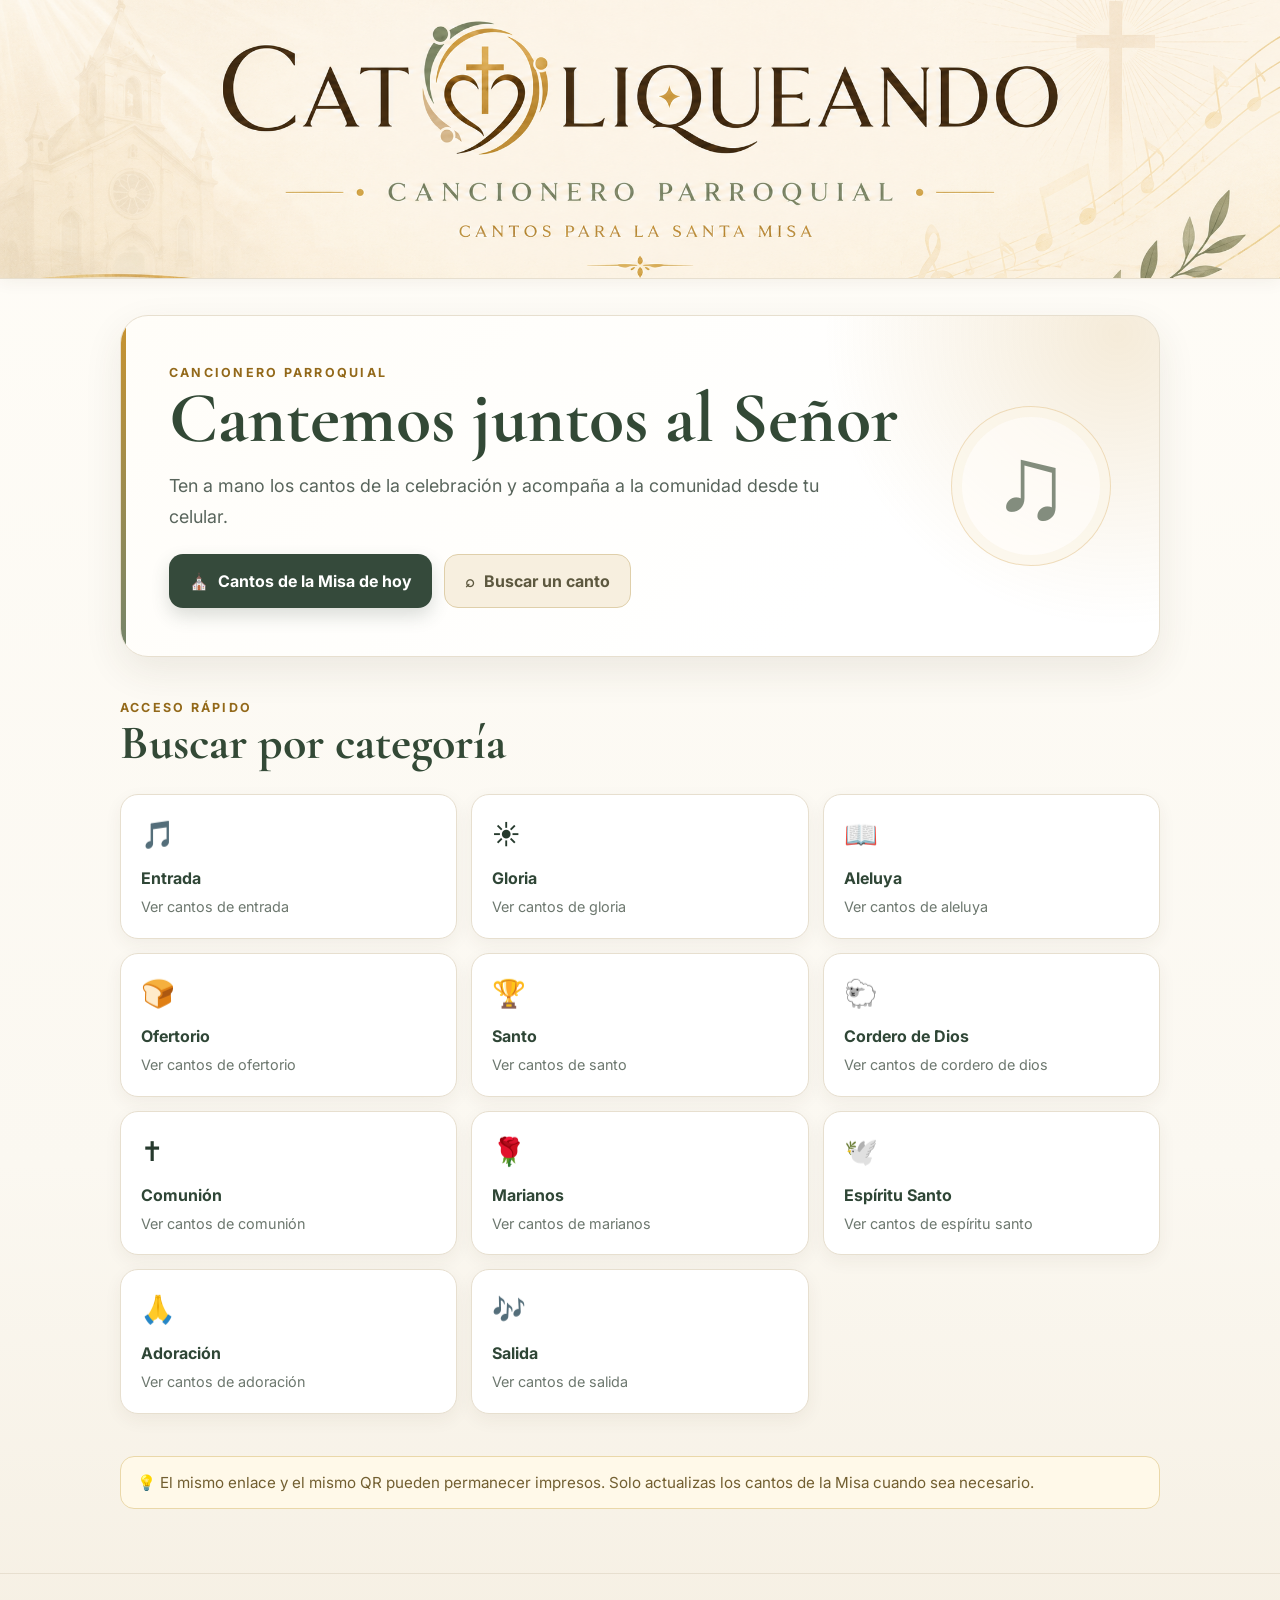
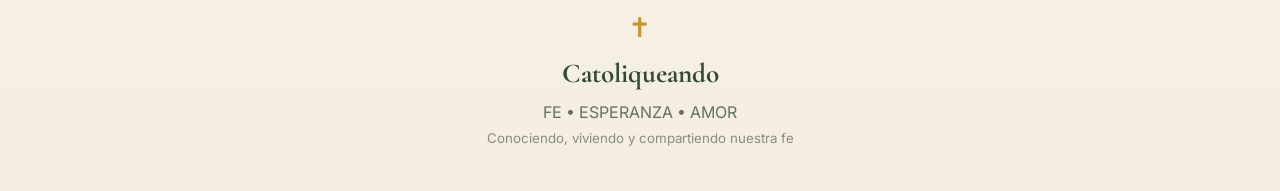
==== index.html @ 159f66fc "Crear Cancionero Catoliqueando y automatizar la carga de cantos" ====
<!doctype html>
<html lang="es">
<head>
  <meta charset="utf-8">
  <meta name="viewport" content="width=device-width, initial-scale=1">
  <meta name="theme-color" content="#f8f3e8">
  <meta name="description" content="Cancionero parroquial Catoliqueando: cantos para acompañar la Santa Misa desde tu celular.">
  <title>Cancionero Catoliqueando</title>
  <link rel="preconnect" href="https://fonts.googleapis.com">
  <link rel="preconnect" href="https://fonts.gstatic.com" crossorigin>
  <link href="https://fonts.googleapis.com/css2?family=Cormorant+Garamond:wght@500;600;700&family=Inter:wght@400;500;600;700&display=swap" rel="stylesheet">
  <link rel="stylesheet" href="styles.css">
</head>
<body>
  <a class="skip-link" href="#app">Ir al contenido principal</a>

  <header class="site-header">
    <a href="#/" class="brand" aria-label="Inicio">
      <img src="assets/encabezado-catoliqueando.png" alt="Catoliqueando - Cancionero Parroquial">
    </a>
  </header>

  <main id="app" class="app-shell" tabindex="-1"></main>

  <footer class="footer">
    <div class="footer-cross" aria-hidden="true">✝</div>
    <strong>Catoliqueando</strong>
    <span>FE • ESPERANZA • AMOR</span>
    <small>Conociendo, viviendo y compartiendo nuestra fe</small>
  </footer>

  <script src="cantos.js"></script>
  <script src="app.js"></script>
</body>
</html>
---- styles.css ----
:root{
  --bg:#fbf8f1;
  --surface:#ffffff;
  --ink:#263a2d;
  --muted:#6d786f;
  --green:#73846b;
  --green-dark:#53634f;
  --green-deep:#354a3b;
  --gold:#c9932f;
  --gold-ink:#93691a;
  --gold-soft:#ead9ae;
  --line:#e7dfcf;
  --shadow:0 14px 38px rgba(67,55,34,.09);
  --shadow-soft:0 6px 18px rgba(67,55,34,.06);
  --radius:20px;
}
*{box-sizing:border-box}
html{scroll-behavior:smooth}
body{
  margin:0;
  background:linear-gradient(180deg,#fffdf8 0%,var(--bg) 65%,#f4eddf 100%);
  color:var(--ink);
  font-family:Inter,system-ui,-apple-system,Segoe UI,sans-serif;
  line-height:1.5;
  min-height:100vh;
}
button,input{font:inherit}
a{color:inherit}
.skip-link{
  position:fixed;left:12px;top:12px;z-index:100;
  background:var(--green-deep);color:#fff;padding:10px 14px;border-radius:10px;
  font-weight:700;text-decoration:none;transform:translateY(-160%);
}
.skip-link:focus{transform:translateY(0)}
.sr-only{
  position:absolute;width:1px;height:1px;padding:0;margin:-1px;
  overflow:hidden;clip:rect(0,0,0,0);white-space:nowrap;border:0
}
:focus-visible{outline:3px solid #b77a13;outline-offset:3px}
::selection{background:var(--gold-soft);color:var(--green-deep)}
.site-header{
  background:#fffaf2;
  border-bottom:1px solid var(--line);
  box-shadow:0 3px 16px rgba(66,45,17,.06);
}
.brand{display:block;max-width:1320px;margin:auto;overflow:hidden}
.brand img{
  display:block;width:100%;height:clamp(150px,24vw,278px);
  object-fit:cover;object-position:center
}
.app-shell{
  width:min(1040px,calc(100% - 32px));margin:clamp(18px,4vw,36px) auto 64px;
  outline:none
}
.hero-card{
  background:
    radial-gradient(circle at 96% 5%,rgba(201,147,47,.18),transparent 28%),
    linear-gradient(135deg,#fffdf8,#fff 72%);
  border:1px solid var(--line);
  border-radius:28px;
  padding:clamp(24px,5vw,48px);
  box-shadow:var(--shadow);
  position:relative;
  overflow:hidden;
}
.hero-card::before{
  content:"";position:absolute;inset:0 auto 0 0;width:5px;
  background:linear-gradient(var(--gold),var(--green))
}
.home-hero{display:grid;grid-template-columns:minmax(0,1fr) auto;align-items:center;gap:28px}
.hero-copy{position:relative;z-index:1}
.hero-mark{
  width:clamp(112px,16vw,160px);aspect-ratio:1;border:1px solid rgba(201,147,47,.3);
  border-radius:50%;display:grid;place-items:center;color:rgba(83,99,79,.72);
  font-family:"Cormorant Garamond",Georgia,serif;font-size:clamp(4rem,8vw,6.4rem);
  background:rgba(255,253,248,.68);box-shadow:inset 0 0 0 10px rgba(234,217,174,.16)
}
.eyebrow{color:var(--gold-ink);text-transform:uppercase;letter-spacing:.18em;font-size:.78rem;font-weight:700}
h1,h2,h3{font-family:"Cormorant Garamond",Georgia,serif;margin-top:0;color:#334936}
h1{font-size:clamp(2.55rem,6.5vw,4.5rem);line-height:.98;margin-bottom:16px;max-width:760px}
h2{font-size:clamp(2rem,5vw,3rem);line-height:1.05;margin-bottom:12px}
h3{font-size:1.55rem}
.lead{font-size:clamp(1rem,2.2vw,1.12rem);line-height:1.7;color:#59655c;max-width:680px}
.actions{display:flex;gap:12px;flex-wrap:wrap;margin-top:22px}
.btn{
  appearance:none;border:0;border-radius:14px;padding:14px 20px;min-height:52px;
  text-decoration:none;font-weight:700;cursor:pointer;display:inline-flex;
  gap:9px;align-items:center;justify-content:center;transition:transform .18s ease,box-shadow .18s ease,background .18s ease
}
.btn:hover{transform:translateY(-2px)}
.btn-primary{background:var(--green-deep);color:white;box-shadow:0 8px 18px rgba(53,74,59,.18)}
.btn-primary:hover{background:#293d30}
.btn-secondary{background:#f7efdf;color:#5d583f;border:1px solid #dfcfaa}
.btn-secondary:hover{background:#f1e5cc}
.section{margin-top:clamp(28px,5vw,42px)}
.section-title{display:flex;justify-content:space-between;align-items:end;gap:16px;margin-bottom:14px}
.section-title p{margin:0;color:var(--muted)}
.grid{display:grid;grid-template-columns:repeat(3,minmax(0,1fr));gap:14px}
.card{
  background:var(--surface);border:1px solid var(--line);border-radius:18px;
  padding:20px;box-shadow:var(--shadow-soft);min-height:142px;
  text-decoration:none;transition:transform .18s ease,box-shadow .18s ease,border-color .18s ease;display:block
}
.card:hover{transform:translateY(-2px);box-shadow:var(--shadow);border-color:#d8c79d}
.card-icon{font-size:1.7rem;margin-bottom:10px}
.card h3{font-family:Inter,sans-serif;font-size:1rem;margin:0 0 6px;color:#2f4636}
.card p{margin:0;color:var(--muted);font-size:.9rem;line-height:1.5}
.mass-list,.song-list{display:grid;gap:10px}
.row{
  background:#fff;border:1px solid var(--line);border-radius:16px;
  padding:14px 16px;min-height:72px;text-decoration:none;display:flex;align-items:center;gap:12px;
  box-shadow:0 3px 12px rgba(66,45,17,.035);transition:border-color .18s ease,transform .18s ease,box-shadow .18s ease
}
.row:hover{border-color:#d5c08e;transform:translateX(2px);box-shadow:var(--shadow-soft)}
.row-icon{width:42px;height:42px;border-radius:12px;background:#f5eddc;display:grid;place-items:center;font-size:1.3rem;flex:0 0 auto}
.row-main{min-width:0;flex:1}
.row-title{font-weight:700;color:#304536;line-height:1.35}
.row-sub{color:var(--muted);font-size:.86rem;margin-top:3px}
.chev{font-size:1.4rem;color:#9b8d70}
.page-intro{padding:clamp(22px,4vw,34px)}
.search-wrap{position:relative}
.search-wrap input{
  width:100%;border:1px solid var(--line);background:#fff;border-radius:16px;
  padding:15px 48px 15px 48px;outline:none;font-size:1rem;min-height:54px;color:var(--ink);
  -webkit-appearance:none;appearance:none
}
.search-wrap input::placeholder{color:#78817a;opacity:1}
.search-wrap input::-webkit-search-cancel-button{cursor:pointer}
.search-wrap input:focus{border-color:#c9a45d;box-shadow:0 0 0 4px rgba(201,147,47,.1)}
.search-icon{position:absolute;left:18px;top:50%;transform:translateY(-50%);color:#66736a;font-size:1.4rem;line-height:1}
.back{
  display:inline-flex;align-items:center;text-decoration:none;color:var(--green-dark);
  font-weight:700;margin-bottom:18px;gap:7px;min-height:44px;padding:4px 2px
}
.song-head{background:#fff;border:1px solid var(--line);border-radius:22px;padding:22px;box-shadow:var(--shadow);margin-bottom:16px}
.song-meta{display:flex;gap:8px;flex-wrap:wrap}
.badge{background:#f4eddc;color:#745f30;border:1px solid #e4d4ac;border-radius:999px;padding:6px 10px;font-size:.82rem;font-weight:700}
.lyrics{
  background:#fff;border:1px solid var(--line);border-radius:22px;padding:24px;
  font-size:1.22rem;line-height:1.9;white-space:pre-wrap;box-shadow:var(--shadow);
  overflow-wrap:anywhere
}
.lyrics-controls{display:flex;justify-content:flex-end;gap:8px;margin:0 0 12px}
.small-btn{
  border:1px solid var(--line);background:#fff;border-radius:12px;padding:9px 14px;
  min-width:50px;min-height:44px;font-weight:700;cursor:pointer;color:var(--green-deep)
}
.small-btn:hover{border-color:#c9a45d;background:#fffaf0}
.empty{padding:28px;text-align:center;color:var(--muted);background:#fff;border:1px dashed var(--line);border-radius:18px}
.footer{
  text-align:center;border-top:1px solid var(--line);padding:34px 18px 42px;
  display:flex;flex-direction:column;gap:5px;color:#637261
}
.footer-cross{font-size:1.7rem;color:var(--gold)}
.footer strong{font-family:"Cormorant Garamond",Georgia,serif;font-size:1.7rem;color:#334936}
.footer small{color:#8a8d84}
.note{background:#fff9e9;border:1px solid #ead8a9;color:#725f31;border-radius:14px;padding:14px 16px;font-size:.95rem;line-height:1.55}
@media(max-width:760px){
  .site-header{position:sticky;top:0;z-index:5}
  .brand img{height:clamp(105px,32vw,150px)}
  .app-shell{width:min(100% - 24px,720px);margin-top:16px;margin-bottom:48px}
  .hero-card{padding:24px 22px;border-radius:22px}
  .home-hero{display:block}
  .hero-mark{display:none}
  .grid{grid-template-columns:repeat(2,minmax(0,1fr))}
  .section{margin-top:25px}
  .lyrics{padding:18px;font-size:1.18rem}
}
@media(max-width:430px){
  .app-shell{width:calc(100% - 20px)}
  .hero-card{padding:22px 18px}
  .actions{display:grid;grid-template-columns:1fr}
  .btn{width:100%}
  .grid{grid-template-columns:1fr 1fr;gap:10px}
  .card{padding:15px;min-height:126px}
  .card p{font-size:.82rem}
  .row{padding:12px;min-height:68px}
  .song-head{padding:19px}
  .lyrics{padding:18px 16px;border-radius:18px;line-height:1.82}
  .lyrics-controls{position:sticky;top:calc(clamp(105px,32vw,150px) + 8px);z-index:4}
  .small-btn{background:#fffdf8;box-shadow:0 4px 12px rgba(67,55,34,.1)}
}
@media(prefers-reduced-motion:reduce){
  html{scroll-behavior:auto}
  *,*::before,*::after{transition:none!important;animation:none!important}
}
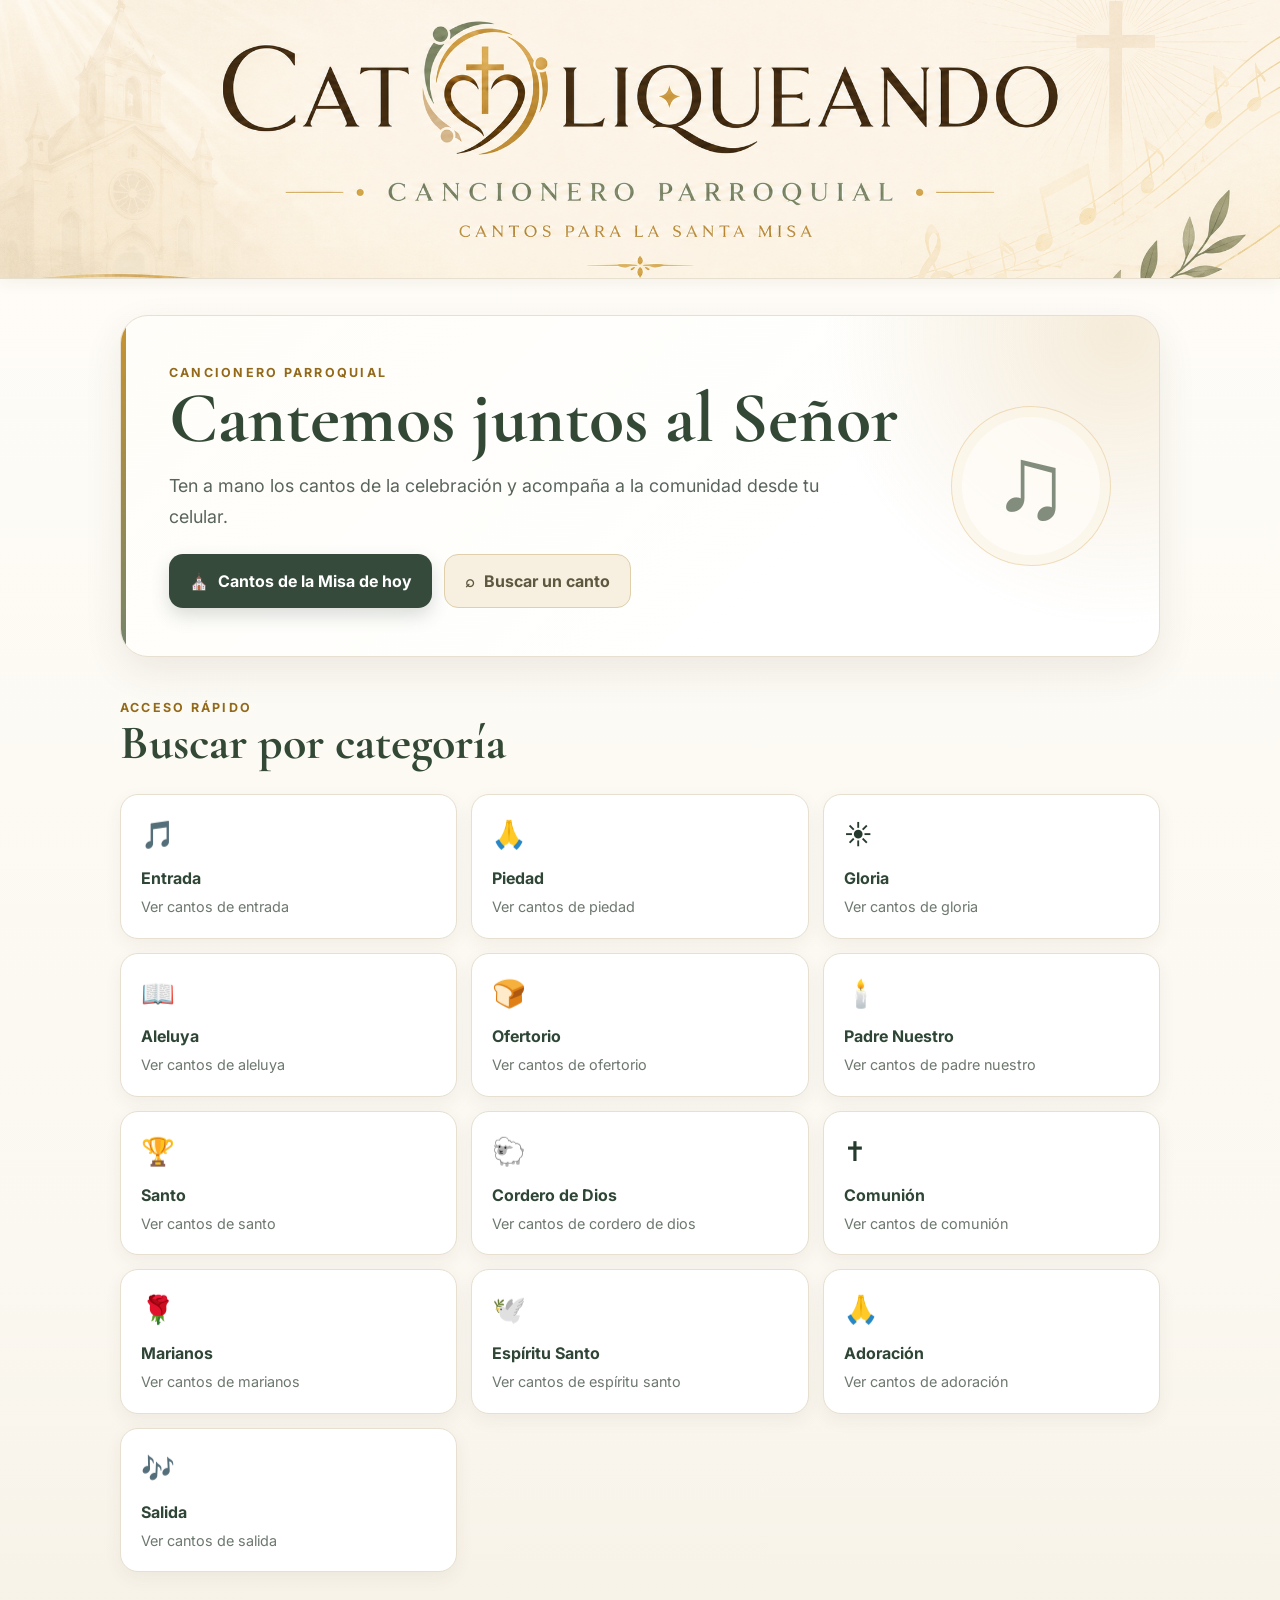
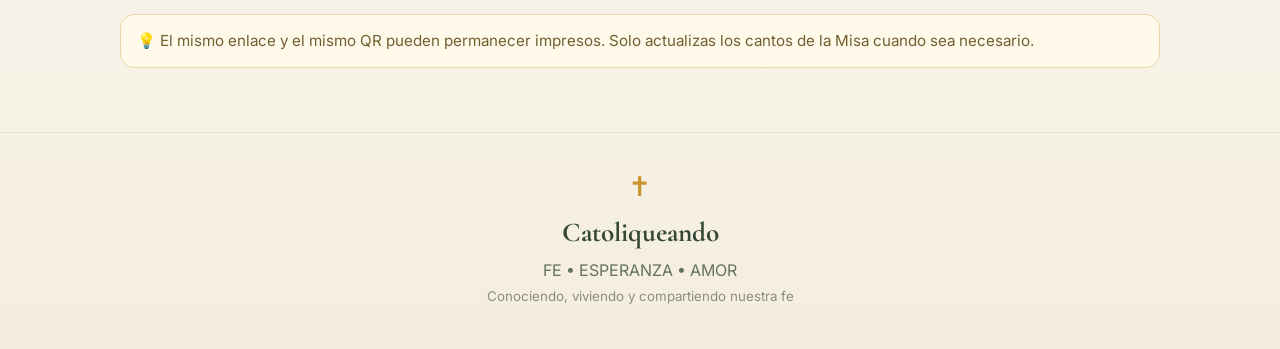
==== commit 7466668b: "Actualizar versión de recursos del cancionero" ====
--- a/index.html
+++ b/index.html
@@ -9,7 +9,7 @@
   <link rel="preconnect" href="https://fonts.googleapis.com">
   <link rel="preconnect" href="https://fonts.gstatic.com" crossorigin>
   <link href="https://fonts.googleapis.com/css2?family=Cormorant+Garamond:wght@500;600;700&family=Inter:wght@400;500;600;700&display=swap" rel="stylesheet">
-  <link rel="stylesheet" href="styles.css">
+  <link rel="stylesheet" href="styles.css?v=20260904-2">
 </head>
 <body>
   <a class="skip-link" href="#app">Ir al contenido principal</a>
@@ -29,7 +29,7 @@
     <small>Conociendo, viviendo y compartiendo nuestra fe</small>
   </footer>
 
-  <script src="cantos.js"></script>
-  <script src="app.js"></script>
+  <script src="cantos.js?v=20260904-2"></script>
+  <script src="app.js?v=20260904-2"></script>
 </body>
 </html>
--- a/styles.css
+++ b/styles.css
@@ -136,6 +136,7 @@
 .song-head{background:#fff;border:1px solid var(--line);border-radius:22px;padding:22px;box-shadow:var(--shadow);margin-bottom:16px}
 .song-meta{display:flex;gap:8px;flex-wrap:wrap}
 .badge{background:#f4eddc;color:#745f30;border:1px solid #e4d4ac;border-radius:999px;padding:6px 10px;font-size:.82rem;font-weight:700}
+.song-note{margin:12px 0 0;color:var(--muted);font-size:.95rem}
 .lyrics{
   background:#fff;border:1px solid var(--line);border-radius:22px;padding:24px;
   font-size:1.22rem;line-height:1.9;white-space:pre-wrap;box-shadow:var(--shadow);
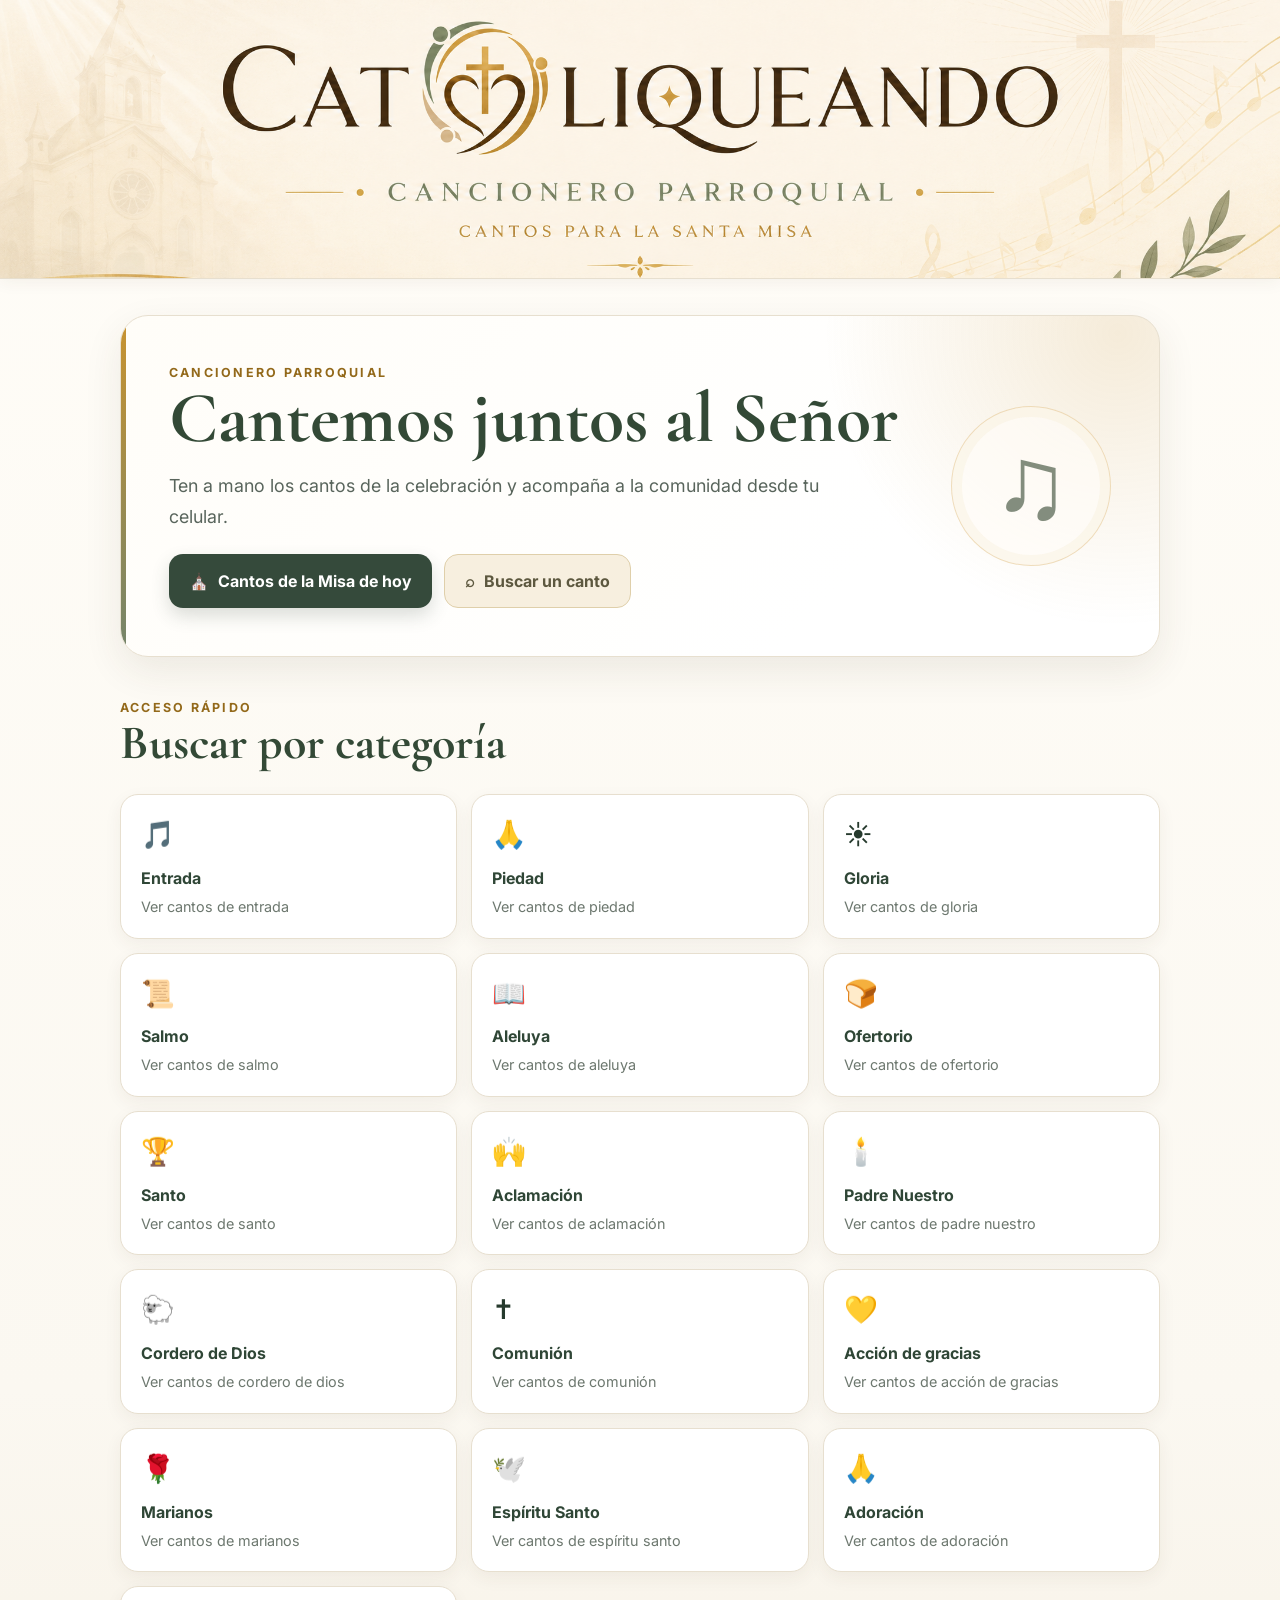
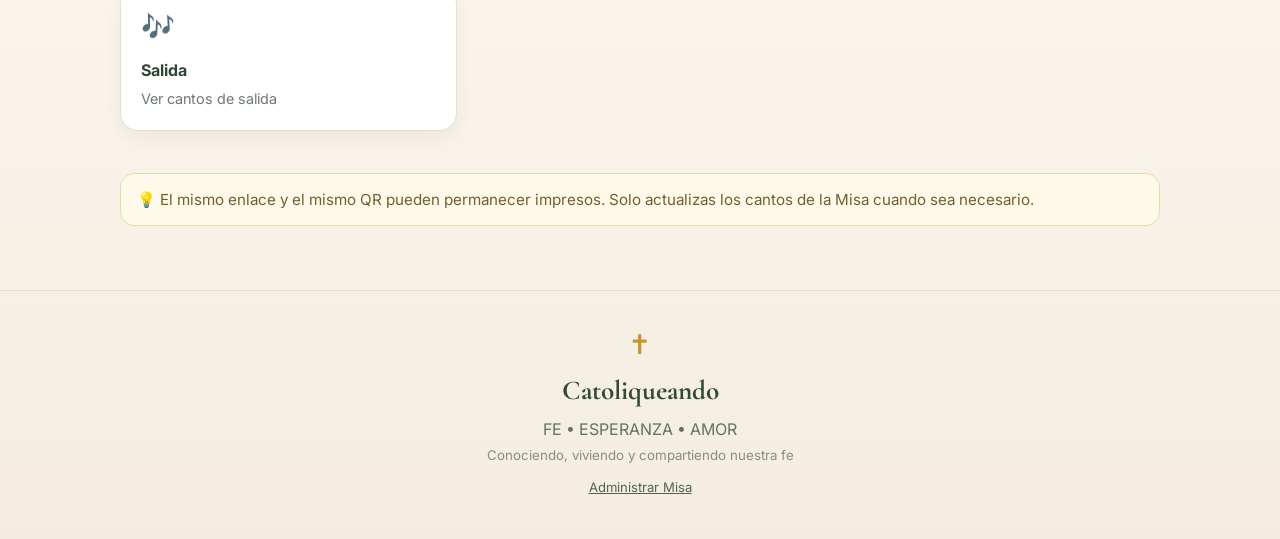
==== commit 3920926a: "Agregar administrador y navegación para la Misa de hoy" ====
--- a/index.html
+++ b/index.html
@@ -5,11 +5,27 @@
   <meta name="viewport" content="width=device-width, initial-scale=1">
   <meta name="theme-color" content="#f8f3e8">
   <meta name="description" content="Cancionero parroquial Catoliqueando: cantos para acompañar la Santa Misa desde tu celular.">
+  <meta name="site-version" content="__SITE_VERSION__">
   <title>Cancionero Catoliqueando</title>
   <link rel="preconnect" href="https://fonts.googleapis.com">
   <link rel="preconnect" href="https://fonts.gstatic.com" crossorigin>
   <link href="https://fonts.googleapis.com/css2?family=Cormorant+Garamond:wght@500;600;700&family=Inter:wght@400;500;600;700&display=swap" rel="stylesheet">
-  <link rel="stylesheet" href="styles.css?v=20260904-2">
+  <link rel="stylesheet" href="styles.css?v=__SITE_VERSION__">
+  <script>
+    (() => {
+      const actual = "__SITE_VERSION__";
+      if (actual.includes("__") || actual === "local") return;
+      fetch(`version.json?t=${Date.now()}`, { cache: "no-store" })
+        .then(respuesta => respuesta.ok ? respuesta.json() : null)
+        .then(datos => {
+          if (!datos?.version || datos.version === actual) return;
+          const url = new URL(location.href);
+          url.searchParams.set("version", datos.version);
+          location.replace(url.toString());
+        })
+        .catch(() => {});
+    })();
+  </script>
 </head>
 <body>
   <a class="skip-link" href="#app">Ir al contenido principal</a>
@@ -27,9 +43,10 @@
     <strong>Catoliqueando</strong>
     <span>FE • ESPERANZA • AMOR</span>
     <small>Conociendo, viviendo y compartiendo nuestra fe</small>
+    <a class="footer-admin" href="admin-misa.html">Administrar Misa</a>
   </footer>
 
-  <script src="cantos.js?v=20260904-2"></script>
-  <script src="app.js?v=20260904-2"></script>
+  <script src="cantos.js?v=__SITE_VERSION__"></script>
+  <script src="app.js?v=__SITE_VERSION__"></script>
 </body>
 </html>
--- a/styles.css
+++ b/styles.css
@@ -137,6 +137,13 @@
 .song-meta{display:flex;gap:8px;flex-wrap:wrap}
 .badge{background:#f4eddc;color:#745f30;border:1px solid #e4d4ac;border-radius:999px;padding:6px 10px;font-size:.82rem;font-weight:700}
 .song-note{margin:12px 0 0;color:var(--muted);font-size:.95rem}
+.mass-progress{
+  display:flex;align-items:center;justify-content:space-between;gap:12px;
+  background:#f7efdf;border:1px solid #dfcfaa;border-radius:14px;
+  padding:11px 14px;margin-bottom:12px;color:#6d5c32
+}
+.mass-progress span{font-weight:700}
+.mass-progress strong{font-size:.88rem;white-space:nowrap}
 .lyrics{
   background:#fff;border:1px solid var(--line);border-radius:22px;padding:24px;
   font-size:1.22rem;line-height:1.9;white-space:pre-wrap;box-shadow:var(--shadow);
@@ -148,6 +155,22 @@
   min-width:50px;min-height:44px;font-weight:700;cursor:pointer;color:var(--green-deep)
 }
 .small-btn:hover{border-color:#c9a45d;background:#fffaf0}
+.song-pager{display:grid;grid-template-columns:1fr 1fr;gap:12px;margin-top:16px}
+.song-pager-link{
+  min-height:76px;background:#fff;border:1px solid var(--line);border-radius:16px;
+  padding:12px 14px;text-decoration:none;display:flex;align-items:center;gap:10px;
+  color:var(--green-deep);font-weight:700;box-shadow:var(--shadow-soft)
+}
+.song-pager-link:hover{border-color:#c9a45d;background:#fffaf0}
+.song-pager-link.is-next{justify-content:flex-end;text-align:right}
+.song-pager-link small{display:block;color:var(--muted);font-weight:500;margin-bottom:2px}
+.song-pager-link.is-disabled{visibility:hidden}
+.update-notice{
+  position:fixed;z-index:20;left:50%;bottom:18px;transform:translateX(-50%);
+  width:min(calc(100% - 24px),520px);border:0;border-radius:14px;padding:13px 18px;
+  background:var(--green-deep);color:#fff;box-shadow:0 12px 30px rgba(35,52,40,.3);
+  cursor:pointer;font:700 .95rem Inter,system-ui,sans-serif
+}
 .empty{padding:28px;text-align:center;color:var(--muted);background:#fff;border:1px dashed var(--line);border-radius:18px}
 .footer{
   text-align:center;border-top:1px solid var(--line);padding:34px 18px 42px;
@@ -156,6 +179,7 @@
 .footer-cross{font-size:1.7rem;color:var(--gold)}
 .footer strong{font-family:"Cormorant Garamond",Georgia,serif;font-size:1.7rem;color:#334936}
 .footer small{color:#8a8d84}
+.footer-admin{color:var(--green-dark);font-size:.82rem;margin-top:7px}
 .note{background:#fff9e9;border:1px solid #ead8a9;color:#725f31;border-radius:14px;padding:14px 16px;font-size:.95rem;line-height:1.55}
 @media(max-width:760px){
   .site-header{position:sticky;top:0;z-index:5}
@@ -167,6 +191,8 @@
   .grid{grid-template-columns:repeat(2,minmax(0,1fr))}
   .section{margin-top:25px}
   .lyrics{padding:18px;font-size:1.18rem}
+  .song-pager{grid-template-columns:1fr}
+  .song-pager-link.is-disabled{display:none}
 }
 @media(max-width:430px){
   .app-shell{width:calc(100% - 20px)}
